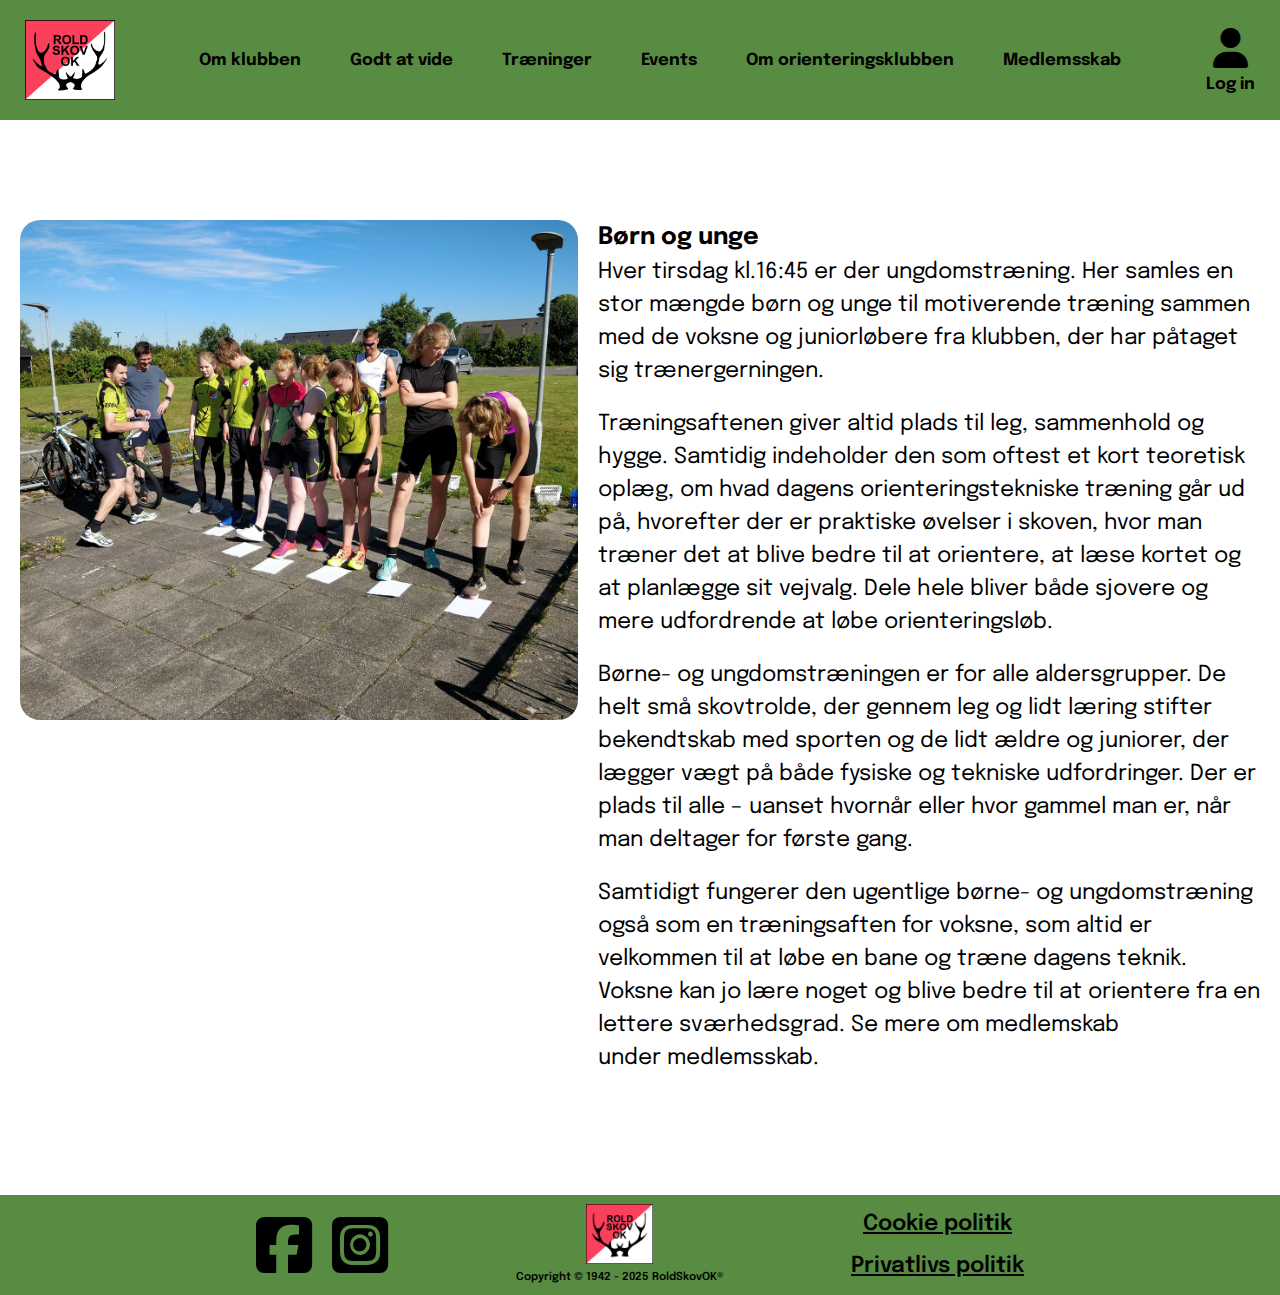
==== boernOgUnge.html @ 6e9bd848 "ændret "icon" til ikon i title" ====
<!DOCTYPE html>
<html lang="en">
  <head>
    <meta charset="UTF-8" />
    <meta name="viewport" content="width=device-width, initial-scale=1.0" />
    <title>Børn og unge | Rold Skov Orienteringsklub</title>
    <link rel="stylesheet" href="./assets/css/styles.css" />
    <link
      rel="stylesheet"
      href="https://cdnjs.cloudflare.com/ajax/libs/font-awesome/6.7.2/css/all.min.css"
      integrity="sha512-Evv84Mr4kqVGRNSgIGL/F/aIDqQb7xQ2vcrdIwxfjThSH8CSR7PBEakCr51Ck+w+/U6swU2Im1vVX0SVk9ABhg=="
      crossorigin="anonymous"
      referrerpolicy="no-referrer"
    />
    <meta
      name="description"
      content="RSOK er en orienteringsløbsklub med fokus på et stærkt fællesskab, hvor unge, såvel som ældre er velkomne! Vi har gode baner som alle kan bruge."
    />
  </head>
  <body>
    <header>
      <nav>
        <a href="index.html">
          <img
            src="./assets/images/RoldSkovOK Logo.png"
            alt="Logo af Rold Skov orienteringsklub"
          />
        </a>

        <!-- Taget fra denne Codepen: https://codepen.io/alvarotrigo/pen/yLzaPVJ  og justeret til vores layout-->

        <div class="hamburger-menu">
          <input id="menu__toggle" type="checkbox" />
          <label class="menu__btn" for="menu__toggle">
            <span></span>
          </label>

          <ul class="menu__box">
            <li><a class="menu__item" href="events.html">Events</a></li>
            <li><a class="menu__item" href="omKlubben.html">Om klubben</a></li>
            <li>
              <a class="menu__item" href="godtAtVide.html">Godt at vide</a>
            </li>
            <li><a class="menu__item" href="træninger.html">Træninger</a></li>
            <li>
              <a class="menu__item" href="omOrienteringsklubben.html"
                >Om orienteringsklubben</a
              >
            </li>
            <li>
              <a class="menu__item" href="medlemsskab.html">Medlemsskab</a>
            </li>
            <li><a class="menu__item" href="#">Log in</a></li>
          </ul>
        </div>
        <!-- Codepen ____________________________________________________________________ -->

        <ul class="desktopNavHover">
          <li><a href="omKlubben.html">Om klubben</a></li>
          <li><a href="godtAtVide.html">Godt at vide</a></li>
          <li><a href="træninger.html">Træninger</a></li>
          <li><a href="events.html">Events</a></li>
          <li>
            <a href="omOrienteringsklubben.html">Om orienteringsklubben</a>
          </li>
          <li><a href="medlemsskab.html">Medlemsskab</a></li>
        </ul>

        <div class="login">
          <a href="#"
            ><i class="fa-solid fa-user" title="Log in bruger ikon"></i
          ></a>
          <a href="#">Log in</a>
        </div>
      </nav>
    </header>

    <section class="gav4Sider">
      <img
        src="./assets/images/Ungdomshold Rold Skov Orienteringsklub.jpg"
        alt="Billede af en masse børn og unge der skal til at starte et orienteringsløb"
        title="Start på orienteringsløb med børn og unge"
      />

      <div class="content">
        <h2>Børn og unge</h2>
        <p>
          Hver tirsdag kl.16:45 er der ungdomstræning. Her samles en stor mængde
          børn og unge til motiverende træning sammen med de voksne og
          juniorløbere fra klubben, der har påtaget sig trænergerningen.
        </p>
        <p>
          Træningsaftenen giver altid plads til leg, sammenhold og hygge.
          Samtidig indeholder den som oftest et kort teoretisk oplæg, om hvad
          dagens orienteringstekniske træning går ud på, hvorefter der er
          praktiske øvelser i skoven, hvor man træner det at blive bedre til at
          orientere, at læse kortet og at planlægge sit vejvalg. Dele hele
          bliver både sjovere og mere udfordrende at løbe orienteringsløb.
        </p>
        <p>
          Børne- og ungdomstræningen er for alle aldersgrupper. De helt små
          skovtrolde, der gennem leg og lidt læring stifter bekendtskab med
          sporten og de lidt ældre og juniorer, der lægger vægt på både fysiske
          og tekniske udfordringer. Der er plads til alle – uanset hvornår eller
          hvor gammel man er, når man deltager for første gang.
        </p>
        <p>
          Samtidigt fungerer den ugentlige børne- og ungdomstræning også som en
          træningsaften for voksne, som altid er velkommen til at løbe en bane
          og træne dagens teknik. Voksne kan jo lære noget og blive bedre til at
          orientere fra en lettere sværhedsgrad. Se mere om medlemskab
          under medlemsskab.
        </p>
      </div>
    </section>

    <footer>
      <div class="footerWrapper">
        <div class="socialMedia">
          <a href="https://www.facebook.com/RoldSkovOK" target="_blank">
            <i class="fa-brands fa-square-facebook" title="Facebook logo"></i>
          </a>
          <a
            href="https://www.instagram.com/roldskovorienteringsklub/?hl=da"
            target="_blank"
          >
            <i class="fa-brands fa-square-instagram" title="Instagram logo"></i>
          </a>
        </div>

        <div class="footerLogo">
          <img
            src="./assets/images/RoldSkovOK Logo.png"
            alt="Logo af Rold Skov orienteringsklub"
            title="Rold Skov orienteringsklub's logo"
          />
          <p>Copyright © 1942 - 2025 RoldSkovOK®</p>
        </div>

        <div class="footerPolitik">
          <a href="#">Cookie politik</a>
          <a href="#">Privatlivs politik</a>
        </div>
      </div>
    </footer>
  </body>
</html>
---- assets/css/styles.css ----
/* TYPOGRAPHY */
/* ___________________________________ */
@import url("https://fonts.googleapis.com/css2?family=Epilogue:ital,wght@0,100..900;1,100..900&display=swap");

/* VARIABLES */
/* ___________________________________ */

:root {
  /* Farver */

  --deepForest: #2e4600;
  --fernLeaf: #588c42;
  --freshMint: #82b56d;
  --clearSky: #87ceeb;
  --paleStone: #f5f1e4;
  --cardBackground: #d9d9d9;

  /* Spacere */

  --mobileSmallSpacer: 1.25rem;
  --mobileSmallSpacer: 0.9375rem;
  --mobileLargeSpacer: 1.875rem;

  --desktopSmallSpacer: 1.25rem;
  --desktopSMSpacer: 2.25rem;
  --desktopMediumSpacer: 4.375rem;
  --dekstopLargeSpacer: 6.25rem;

  /* Font weight */

  --fw-regular: 400;
  --fw-medium: 500;
  --fw-semibold: 600;
  --fw-bold: 700;
}

/* GENERAL STYLING */
/* ___________________________________ */

* {
  box-sizing: border-box;
  margin: 0;
  padding: 0;
  font-family: "Epilogue", serif;
}

h1,
h2,
h3,
h4,
h5,
h6 {
  font-family: "Epilogue", serif;
  font-weight: var(--fw-bold);
  line-height: 150%;
}

p {
  font-family: "Epilogue", serif;
  font-weight: var(--fw-regular);
  line-height: 150%;
}

img {
  border-radius: 20px;
}

h1 {
  font-size: 3.125rem;
  font-weight: var(--fw-bold);
  text-align: center;
  padding-block: var(--desktopMediumSpacer);
}

/* ____________________________________________________________________________________________________________________________________________________________________ */
/* Her styles HEADER */

header {
  position: sticky;
  top: 0;
  overflow: hidden;
}

nav {
  display: flex;
  justify-content: space-between;
  align-items: center;
  height: 120px;
  padding: 1.5625rem;
  background-color: var(--fernLeaf);
}

nav a img {
  height: 80px;
}

nav img {
  display: block;
  border-radius: 0;
  height: 200px;
}

nav ul {
  display: flex;
  width: 75%;
  justify-content: space-between;
}

nav li {
  list-style-type: none;
}

nav a {
  color: black;
  text-decoration: none;
  font-weight: var(--fw-bold);
  font-size: clamp(0.8rem, 1.3vw, 1.375rem);
}

nav a:hover {
  text-decoration: underline var(--paleStone) 3px;
  text-underline-offset: 0.5rem;
}

.login {
  display: grid;
  place-items: center;
  gap: 0.5rem;
}

.login a {
  text-decoration: none;
}

nav i {
  font-size: 2.5rem;
}

/* _________________________________________________________________________________________________________________ */

/* TAGET FRA DENNE CODEPEN: https://codepen.io/alvarotrigo/pen/yLzaPVJ  og justeret til vores layout*/

#menu__toggle {
  opacity: 0;
}

#menu__toggle:checked + .menu__btn > span {
  transform: rotate(45deg);
}

#menu__toggle:checked + .menu__btn > span::before {
  top: 0;
  transform: rotate(0deg);
}

#menu__toggle:checked + .menu__btn > span::after {
  top: 0;
  transform: rotate(90deg);
}

#menu__toggle:checked ~ .menu__box {
  right: 0 !important;
}

.menu__btn {
  position: fixed;
  top: 40px;
  right: 25px;
  width: 40px;
  cursor: pointer;
  z-index: 1;
}

.menu__btn > span,
.menu__btn > span::before,
.menu__btn > span::after {
  display: block;
  position: absolute;
  width: 100%;
  height: 5px;
  background-color: #000000;
  transition-duration: 0.25s;
  border-radius: 10px;
}

.menu__btn > span::before {
  content: "";
  top: -12px;
}

.menu__btn > span::after {
  content: "";
  top: 12px;
}

.menu__box {
  display: block;
  position: fixed;
  top: 0;
  right: -100%;
  width: 300px;
  height: 100%;
  margin: 0;
  padding: 80px 0;
  list-style: none;
  background-color: #eceff1;
  box-shadow: 2px 2px 6px rgba(0, 0, 0, 0.4);
  transition-duration: 0.25s;
}

.menu__item {
  display: block;
  padding: 16px 24px;
  color: #333;
  font-family: "Roboto", sans-serif;
  font-size: 20px;
  font-weight: 600;
  text-decoration: none;
  transition-duration: 0.25s;
  box-shadow: 0 0 1px 0 rgba(0, 0, 0, 0.5);
}

.menu__item:hover {
  background-color: var(--freshMint);
}

/* HEADER DONE */
/* _________________________________________________________________________________________________________________________________________________________________________ */

/* ____________________________________________________________________________________________________________________________________________________________________ */
/* Her styles MAIN */


/* ____________________________________________________________________________________________________________________________________________ */
/* Børn og unge + RSOK'kerne + Hvad er O-kort + Kort og kompas ---- de 4 undersider*/

.gav4Sider {
  display: grid;
  grid-template-columns: 45% 1fr;
  gap: var(--desktopSmallSpacer);
  padding-inline: var(--desktopSmallSpacer);
  margin-block: var(--dekstopLargeSpacer);
}

.gav4Sider img {
  width: 100%;
  height: 500px;
  object-fit: cover;
}

.gav4Sider p {
  font-size: 1.375rem;
  padding-bottom: var(--desktopSmallSpacer);
}

.gav4Sider i {
  font-size: 2rem;
  padding-bottom: var(--desktopSmallSpacer);
  color: var(--deepForest);
}


/* Børn og unge+RSOK'kerne + Hvad er O-kort + Kort og kompas ---- de 4 undersider SLUT */
/*________________________________________________*/


/* _________________________________________________________________________________________________________________________________________ */
/* FORSIDE */

/* Hero */

main img {
  display: block;
  width: 100%;
  border-radius: 0;
}

/* Title / introtekst */

.intro h1 {
  padding: var(--desktopMediumSpacer);
  text-align: center;
  font-size: 3.75rem;
}

.intro p {
  padding-inline: 20%;
  font-size: 1.875rem;
  padding-bottom: var(--desktopMediumSpacer);
}

/* BIG CARD */

.bigCardSection {
  padding-inline: var(--dekstopLargeSpacer);
  display: grid;
  justify-content: space-between;
  grid-template-columns: 1fr 1fr;
  gap: var(--dekstopLargeSpacer);
  margin-bottom: 30px;
}

.bigCard {
  background-color: #f5f1e4;
  height: 700px;
  padding: 3rem;
  display: flex;
  flex-direction: column;
  justify-content: space-between;
  border-radius: 20px;
}

.bigCard h2 {
  font-size: clamp(2rem, 2.3vw, 2.5rem);
  text-align: center;
  padding-inline: 3.5rem;
}

.bigCard P {
  padding: var(--desktopSMSpacer) var(--desktopSMSpacer);
  font-size: clamp(1.125rem, 1.8vw, 2rem);
}

.bigCard a {
  width: 50%;
  margin: 0 auto;
  text-align: center;
  border-radius: 10px;
  padding-block: var(--desktopSmallSpacer);
  background-color: var(--freshMint);
  font-size: 1.125rem;
  text-decoration: none;
  color: black;
  font-weight: var(--fw-medium);
}

.bigCard a:hover {
  transition: ease 0.5s;
  transform: scale(1.05);
}

/* Kommende events */

.futureEvents {
  padding: var(--desktopSmallSpacer);
  margin-bottom: 50px;
}

.futureEvents h2 {
  text-align: center;
  padding-bottom: var(--desktopSMSpacer);
  font-size: 2.25rem;
}

/* Small cards */

.smallCardWrapper {
  display: flex;
  justify-content: space-between;
  padding-inline: var(--dekstopLargeSpacer);
}

.smallCard {
  width: 20%;
  height: 450px;
  background-color: var(--paleStone);
  border-radius: 20px;
  display: flex;
  flex-direction: column;
  justify-content: space-between;
  padding-bottom: 1rem;
}

.smallCard img {
  width: 100%;
  height: 50%;
  object-fit: cover;
  object-position: center top;
  border-radius: 20px 20px 0 0;
}

section .smallCard h3 {
  font-size: clamp(1.2rem, 1.8vw, 1.8rem);
  font-weight: var(--fw-semibold);
  text-align: center;
  padding-inline: 0.5rem;
}

.smallCard p {
  font-size: clamp(1rem, 1.5vw, 1.375rem);
  font-weight: var(--fw-medium);
  text-align: center;
  padding-inline: 0.5rem;
}

.smallCard a {
  display: block;
  text-align: center;
  padding-block: 1rem;
  width: 60%;
  margin: 0 auto;
  background-color: var(--freshMint);
  border-radius: 10px;
  text-decoration: none;
  color: black;
  font-weight: var(--fw-medium);
  font-size: clamp(0.8rem, 1.3vw, 1.125rem);
}

.smallCard a:hover {
  transition: ease 0.5s;
  transform: scale(1.05);
}

/* FORSIDE SLUT
_____________________________________________________________________________________________________________________________________________________ */




/* ______________________________________________________________________________________________________________________ */
/* OM KLUBBEN */

.omkMain {
  padding-inline: var(--desktopSmallSpacer);
}

.omkMain h2 {
  padding-bottom: var(--desktopSmallSpacer);
}

.omkIntro {
  display: grid;
  grid-template-columns: 50% 1fr;
  gap: var(--desktopSmallSpacer);
  padding-inline: var(--desktopSmallSpacer);
}

.omkIntro img {
  height: 75%;
  object-fit: cover;
  object-position: center;
  border-radius: 20px;
}

.omkIntro p {
  font-size: clamp(0.7rem, 1.4vw, 2rem);
}

.kontaktpersoner {
  margin-bottom: 7.5rem;
}

.employeeCardWrapper {
  display: flex;
  justify-content: space-between;
  grid-template-columns: 1fr 1fr 1fr;
  margin-bottom: 7.5rem;
}

.employeeCard {
  width: 20%;
  display: grid;
  gap: 1rem;
}

.employeeCard img {
  width: 80%;
  height: 200px;
  object-fit: cover;
  object-position: center;
}

.employeeCard h3 {
  font-size: 1.25rem;
}

.employeeCard p {
  font-size: 1.25rem;
}

.employeeCard i {
  font-size: 1.4rem;
}

.employeeCard a {
  color: black;
  font-size: 1rem;
}

.employeeCard img {
  border-radius: 20px;
  object-fit: center;
}

.phone i {
  color: var(--freshMint);
  padding-right: 0.5rem;
}

.mail i {
  color: var(--clearSky);
  padding-right: 0.5rem;
}

.bestyrelsesmedlemmer {
  margin-bottom: 7.5rem;
}

/* Om klubben slut */
/* __________________________________________________________________________________________________________________________________ */








/* ______________________________________________________________________________________________________________________________ */
/* Events */

/* Events slut */
/* _______________________________________________________________________________________________________________________________ */









/* _________________________________________________________________________________________________________________________________ */
/* Godt at vide */

/* Godt at vide slut */
/* __________________________________________________________________________________________________________________________________ */

/* _________________________________________________________________________________________________________________________________ */
/* Hvad er o kort */

/* hvad er o kort slut */
/* __________________________________________________________________________________________________________________________________ */

/* _________________________________________________________________________________________________________________________________ */
/* Kort og kompas */

/* Kort og kompas slut */
/* __________________________________________________________________________________________________________________________________ */

/* _________________________________________________________________________________________________________________________________ */
/* medlemsskab */

/* medlemsskab slut */
/* __________________________________________________________________________________________________________________________________ */

/* _________________________________________________________________________________________________________________________________ */
/* om orienteringsløb */

.omoMain {
  max-width: 100%;
}

#omoHeroImg {
  width: 100%;
  height: 60vh;
  border-radius: none;
  object-fit: cover;
  object-position: center center;
}

.omoMain h2 {
  text-align: center;
  margin-block: var(--desktopMediumSpacer);
}

.omoWidecard {
  width: 90%;
  height: 32rem;
  margin: 0 auto;
  margin-bottom: var(--dekstopLargeSpacer);
  background-color: #f5f1e4;
  border-radius: 20px;
  box-shadow: 0 0.25rem 0.5rem rgba(0, 0, 0, 0.1);
  display: flex;
  flex-direction: row;
}

#omoWidecardImg {
  max-width: 50vw;
  object-fit: cover;
  object-position: center center;
  border-radius: 20px;
}

.omoWidecard .omoWidecardContent {
  width: 100%;
  text-align: left;
  line-height: 1.8rem;
  padding-inline: var(--desktopSMSpacer);
}

.omoTekst {
  display: flex;
  align-items: center;
  height: 100%;
  width: 100%;
}

.omoCards {
  padding-bottom: var(--desktopMediumSpacer);
}

.omoCards h2 {
  text-align: left;
  padding-left: var(--dekstopLargeSpacer);
  margin-block: var(--desktopSmallSpacer);
}

.omoSmallCardWrapper {
  display: flex;
  justify-content: space-between;
  padding-inline: var(--dekstopLargeSpacer);
}

.omoSmallCard {
  width: 20%;
  height: 450px;
  background-color: var(--paleStone);
  border-radius: 20px;
  display: flex;
  flex-direction: column;
  justify-content: space-between;
  padding-bottom: 1rem;
}

.omoSmallCard img {
  width: 100%;
  height: 50%;
  object-fit: cover;
  object-position: center top;
  border-radius: 20px 20px 0 0;
}

section .omoSmallCard h3 {
  font-size: clamp(1.2rem, 1.8vw, 1.8rem);
  font-weight: var(--fw-semibold);
  text-align: center;
  padding-inline: 0.5rem;
}

.omoSmallCard p {
  font-size: clamp(1rem, 1.5vw, 1.375rem);
  font-weight: var(--fw-medium);
  text-align: center;
  padding-inline: 0.5rem;
}

.omoSmallCard a {
  display: block;
  text-align: center;
  padding-block: 1rem;
  width: 60%;
  margin: 0 auto;
  background-color: var(--freshMint);
  border-radius: 10px;
  text-decoration: none;
  color: black;
  font-weight: var(--fw-medium);
  font-size: clamp(0.8rem, 1.3vw, 1.125rem);
}

/* om orienteringsløb slut */
/* __________________________________________________________________________________________________________________________________ */






/* _________________________________________________________________________________________________________________________________ */
/* træninger */

.smallCardWrapper {
  display: flex;
  justify-content: space-between;
  padding-inline: var(--dekstopLargeSpacer);
}

.traH2 {
  text-align: center;
  padding-top: var(--desktopSmallSpacer);
}

.traCard {
  width: 29%;
  height: 25rem;
  background-color: white;
  border-radius: 20px;
  display: flex;
  flex-direction: column;
  justify-content: space-between;
  padding-top: var(--desktopSmallSpacer);
  padding-bottom: var(--desktopMediumSpacer);
}

.traCard img {
  width: 100%;
  height: 70%;
  object-fit: cover;
  object-position: center center;
  border-radius: 20px;
}

section .traCard h3 {
  font-size: clamp(1.2rem, 1.8vw, 1.8rem);
  font-weight: var(--fw-semibold);
  text-align: center;
  padding-inline: 0.5rem;
}

.traCard p {
  font-size: clamp(1rem, 1.5vw, 1.375rem);
  font-weight: var(--fw-medium);
  text-align: center;
  padding-inline: 0.5rem;
}

.traCard a {
  display: block;
  text-align: center;
  padding-block: 1rem;
  width: 60%;
  margin: 0 auto;
  background-color: var(--freshMint);
  border-radius: 10px;
  text-decoration: none;
  color: black;
  font-weight: var(--fw-medium);
  font-size: clamp(0.8rem, 1.3vw, 1.125rem);
}

.traMain {
  display: flex;
}

.traMain img {
  max-width: 50%;
  max-height: 37rem;
  margin-left: var(--dekstopLargeSpacer);
  margin-right: var(--desktopSmallSpacer);
  margin-bottom: var(--desktopMediumSpacer);
  border-radius: 20px;
  object-fit: cover;
  object-position: center center;
}

.traBody {
  max-width: 50%;
  padding-right: var(--dekstopLargeSpacer);
}

.traBody p {
  padding-bottom: 1rem;
}

/* træninger slut */
/* __________________________________________________________________________________________________________________________________ */

/* MAIN DONE */
/* _________________________________________________________________________________________________________________________________________________________________________ */

/* ____________________________________________________________________________________________________________________________________________________________________ */
/* Her styles FOOTER */

footer {
  height: 100px;
  background-color: var(--fernLeaf);
}

.footerWrapper {
  display: flex;
  justify-content: space-between;
  align-items: center;
  height: 100%;
  padding-inline: 20%;
}

.socialMedia {
  display: flex;
  justify-content: center;
  gap: var(--desktopSmallSpacer);
}

.socialMedia i {
  font-size: 4rem;
}

.socialMedia a {
  color: black;
}

.footerLogo {
  display: grid;
  place-items: center;
  align-items: center;
  gap: 0.3rem;
}

.footerLogo img {
  height: 60px;
  display: block;
  border-radius: 0;
}

.footerLogo p {
  font-size: 0.6875rem;
  padding: 0;
  font-weight: var(--fw-semibold);
}

.footerPolitik {
  display: grid;
  place-items: center;
  gap: var(--desktopSmallSpacer);
}

.footerPolitik a {
  color: black;
  font-size: 1.375rem;
  font-weight: var(--fw-semibold);
}

/* Footer slut 
____________________________________________________*/











/* _______________________________________________________________________________________________________________ */
/* MEDIA QUERRIES */

@media screen and (max-width: 1279px) {
  /* Nav */

  nav {
    height: 80px;
  }

  nav a img {
    height: 60px;
  }

  nav i {
    font-size: 2rem;
  }

  /* Intro sektion */

  .intro p {
    padding: var(--mobileSmallSpacer);
    font-size: 1rem;
  }

  /* BIG CARD */

  .bigCard {
    height: 300px;
    padding: var(--desktopSMSpacer);
  }

  .bigCard h2 {
    padding: 0;
    font-size: 1.125rem;
  }

  .bigCard p {
    padding: 0;
    font-size: 1rem;
  }

  .bigCard a {
    padding-block: 0.8rem;
    font-size: 0.7rem;
  }

  /* Small cards */

  .smallCard {
    width: 25%;
  }

  /* Footer */

  .footerWrapper {
    padding-inline: 10%;
  }


  .gav4Sider{
    grid-template-columns: 1fr;
    margin-block: var(--desktopMediumSpacer);
  }




}

@media screen and (max-width: 900px) {
  /* NAV */

  nav ul {
    display: none;
  }

  .login {
    display: none;
  }

  nav a:hover {
    text-decoration: none;
  }





  /* Intro text */

  .intro h1 {
    font-size: 2rem;
    padding-block: var(--mobileLargeSpacer);
  }

  .intro p {
    padding-block: 0 var(--mobileLargeSpacer);
  }

  /* Big card */

  .bigCard {
    padding: var(--mobileLargeSpacer);
    gap: 1rem;
  }

  .bigCardSection {
    grid-template-columns: 1fr;
    padding-top: 0;
  }





  /* Small card */

  .smallCardWrapper {
    flex-direction: column;
    gap: var(--mobileLargeSpacer);
  }

  .smallCard {
    width: 100%;
    gap: 0;
  }

  section .smallCard h3 {
    font-size: clamp(1.2rem, 4vw, 2rem);
  }

  .smallCard p {
    font-size: clamp(1rem, 4vw, 1.375rem);
    font-weight: var(--fw-medium);
    text-align: center;
    padding-inline: 0.5rem;
  }

  .smallCard a {
    font-size: clamp(1rem, 3vw, 1.2rem);
  }





  /* Footer */

  footer {
    height: 80px;
  }

  .footerWrapper {
    padding-inline: 5%;
  }

  .socialMedia {
    gap: 2rem;
  }

  .socialMedia i {
    font-size: 2rem;
  }

  .footerLogo {
    gap: 0.2rem;
  }

  .footerLogo img {
    height: 40px;
  }

  .footerLogo p {
    font-size: 0.5rem;
  }

  .footerPolitik a {
    font-size: 0.8rem;
  }




/* 4 undersider */


  .content h2 {
    font-size: clamp(1.2rem, 2vw, 1.6rem);
  }


  .gav4Sider {
    margin-top: var(--mobileLargeSpacer);


  }

  .gav4Sider img {
    height: 400px;
  }

  .gav4Sider p {
    font-size: clamp(1rem, 2vw, 1.4rem);
      padding-bottom: var(--desktopSmallSpacer);
    }




}

@media screen and (min-width: 900px) {
  nav .hamburger-menu {
    display: none;
  }
}
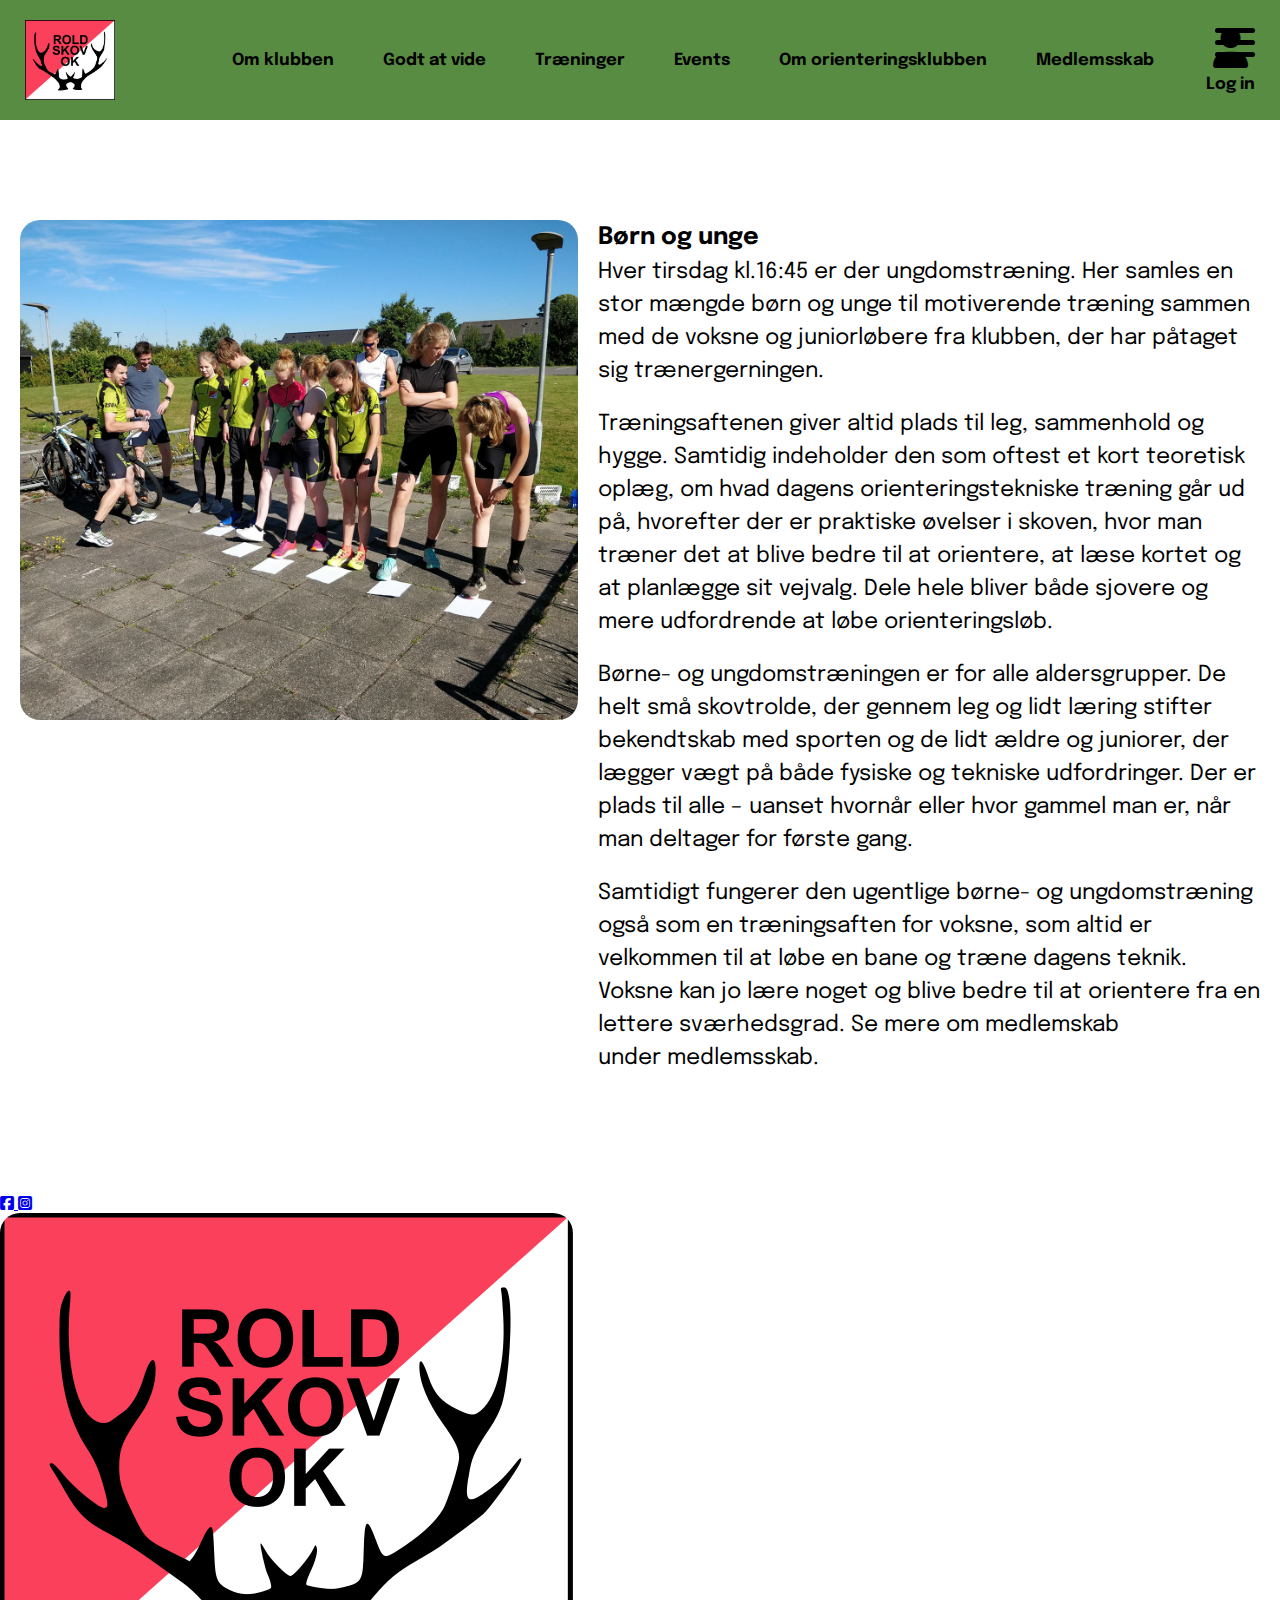
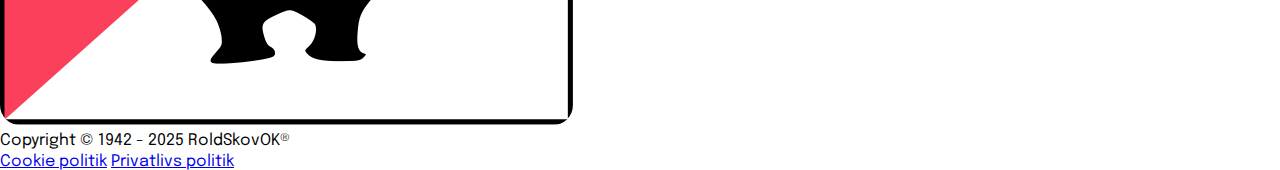
==== commit 68222d59: "Merge branch 'main' into medlemsskab" ====
--- a/assets/css/styles.css
+++ b/assets/css/styles.css
@@ -17,8 +17,9 @@
 
   /* Spacere */
 
-  --mobileSmallSpacer: 1.25rem;
+
   --mobileSmallSpacer: 0.9375rem;
+  --mobileMediumSpacer: 1.25rem;
   --mobileLargeSpacer: 1.875rem;
 
   --desktopSmallSpacer: 1.25rem;
@@ -231,6 +232,9 @@
 /* Her styles MAIN */
 
 
+
+
+
 /* ____________________________________________________________________________________________________________________________________________ */
 /* Børn og unge + RSOK'kerne + Hvad er O-kort + Kort og kompas ---- de 4 undersider*/
 
@@ -264,12 +268,13 @@
 /*________________________________________________*/
 
 
+
 /* _________________________________________________________________________________________________________________________________________ */
 /* FORSIDE */
 
 /* Hero */
 
-main img {
+.hero {
   display: block;
   width: 100%;
   border-radius: 0;
@@ -415,9 +420,6 @@
 /* FORSIDE SLUT
 _____________________________________________________________________________________________________________________________________________________ */
 
-
-
-
 /* ______________________________________________________________________________________________________________________ */
 /* OM KLUBBEN */
 
@@ -507,16 +509,42 @@
   margin-bottom: 7.5rem;
 }
 
+
+/* Tabel */
+
+
+td:nth-child(odd) {
+    padding-right: 3rem;
+}
+
+td {
+    border: 1px solid black;
+    font-size: 1.5rem;
+    padding: 1rem;
+    width: 50%;
+}
+
+td:nth-child(even) {
+    font-weight: bold;
+}
+
+table {
+    width: 80%;
+    margin:  0 auto var(--desktopMediumSpacer) auto;
+    border-collapse: collapse;
+}
+
+table a {
+    color: black;
+
+}
+
 /* Om klubben slut */
 /* __________________________________________________________________________________________________________________________________ */
 
 
 
 
-
-
-
-
 /* ______________________________________________________________________________________________________________________________ */
 /* Events */
 
@@ -527,30 +555,65 @@
 
 
 
-
-
-
-
 /* _________________________________________________________________________________________________________________________________ */
 /* Godt at vide */
 
 /* Godt at vide slut */
 /* __________________________________________________________________________________________________________________________________ */
 
-/* _________________________________________________________________________________________________________________________________ */
-/* Hvad er o kort */
-
-/* hvad er o kort slut */
-/* __________________________________________________________________________________________________________________________________ */
-
-/* _________________________________________________________________________________________________________________________________ */
-/* Kort og kompas */
-
-/* Kort og kompas slut */
-/* __________________________________________________________________________________________________________________________________ */
+
+
+
+
+
+
+
+
+
+
+
+
+
+
 
 /* _________________________________________________________________________________________________________________________________ */
 /* medlemsskab */
+.konArt {
+  display: flex;
+  justify-content: center;
+  align-items: center;
+}
+
+
+article h2 {
+  margin-top: 0;
+  margin-bottom: 20px;
+  text-align: center;
+  padding-block: var(--desktopSmallSpacer);
+}
+
+table {
+  border-collapse: collapse;
+  width: 70%;
+  margin: 50px auto;
+  text-align: center;
+}
+
+td {
+  border: 1px solid black;
+  padding: 24px;
+}
+
+.konArt p {
+  text-align: left;
+  margin-inline: 20rem;
+  line-height: 150%;
+  padding-bottom: var(--desktopSmallSpacer);
+}
+
+.konArt p:nth-last-of-type(1) {
+  padding-bottom: 7.6rem;
+}
 
 /* medlemsskab slut */
 /* __________________________________________________________________________________________________________________________________ */
@@ -572,13 +635,17 @@
 
 .omoMain h2 {
   text-align: center;
+  margin-block: var(--desktopSmallSpacer);
   margin-block: var(--desktopMediumSpacer);
+
 }
 
 .omoWidecard {
   width: 90%;
   height: 32rem;
   margin: 0 auto;
+  background-color: #f5f1e4;
+  border-radius: 0.625rem;
   margin-bottom: var(--dekstopLargeSpacer);
   background-color: #f5f1e4;
   border-radius: 20px;
@@ -601,6 +668,8 @@
   padding-inline: var(--desktopSMSpacer);
 }
 
+
+.test {
 .omoTekst {
   display: flex;
   align-items: center;
@@ -649,6 +718,7 @@
   text-align: center;
   padding-inline: 0.5rem;
 }
+
 
 .omoSmallCard p {
   font-size: clamp(1rem, 1.5vw, 1.375rem);
@@ -674,11 +744,9 @@
 /* om orienteringsløb slut */
 /* __________________________________________________________________________________________________________________________________ */
 
-
-
-
-
-
+  
+  
+  
 /* _________________________________________________________________________________________________________________________________ */
 /* træninger */
 
@@ -768,6 +836,9 @@
 /* træninger slut */
 /* __________________________________________________________________________________________________________________________________ */
 
+  
+  
+  
 /* MAIN DONE */
 /* _________________________________________________________________________________________________________________________________________________________________________ */
 
@@ -832,6 +903,8 @@
   font-weight: var(--fw-semibold);
 }
 
+
+
 /* Footer slut 
 ____________________________________________________*/
 
@@ -845,10 +918,16 @@
 
 
 
+
 /* _______________________________________________________________________________________________________________ */
 /* MEDIA QUERRIES */
 
 @media screen and (max-width: 1279px) {
+  
+  
+ /* Forside
+  ____________________________________________ */
+  
   /* Nav */
 
   nav {
@@ -862,7 +941,14 @@
   nav i {
     font-size: 2rem;
   }
-
+  
+    nav i {
+    font-size: 2rem;
+  }
+
+
+  
+  
   /* Intro sektion */
 
   .intro p {
@@ -880,6 +966,19 @@
   .bigCard h2 {
     padding: 0;
     font-size: 1.125rem;
+
+
+
+  /* BIG CARD */
+
+  .bigCard {
+    height: 300px;
+    padding: var(--desktopSMSpacer);
+  }
+
+  .bigCard h2 {
+    padding: 0;
+    font-size: 1.125rem;
   }
 
   .bigCard p {
@@ -891,31 +990,65 @@
     padding-block: 0.8rem;
     font-size: 0.7rem;
   }
+    
+  .bigCard p {
+    padding: 0;
+    font-size: 1rem;
+  }
+
+  .bigCard a {
+    padding-block: 0.8rem;
+    font-size: 0.7rem;
+  }
+    
+    
 
   /* Small cards */
 
   .smallCard {
     width: 25%;
   }
-
+    
+    
   /* Footer */
+  
 
   .footerWrapper {
     padding-inline: 10%;
   }
-
-
+    
+  /* Forside slut
+  ____________________________________________ */
+
+    
+    
+    
+   /* GAV 4 undersider 
+    ______________________________________________________*/ 
+     
   .gav4Sider{
     grid-template-columns: 1fr;
     margin-block: var(--desktopMediumSpacer);
   }
-
-
-
-
-}
+    
+   /* GAV 4 undersider slut 
+    ______________________________________________________*/ 
+}
+
+  
+
+
+
+
+
+
 
 @media screen and (max-width: 900px) {
+  
+   /* Forside
+  ____________________________________________ */
+  
+  
   /* NAV */
 
   nav ul {
@@ -930,10 +1063,12 @@
     text-decoration: none;
   }
 
-
-
-
-
+  nav a:hover {
+    text-decoration: none;
+  }
+
+  
+  
   /* Intro text */
 
   .intro h1 {
@@ -944,7 +1079,9 @@
   .intro p {
     padding-block: 0 var(--mobileLargeSpacer);
   }
-
+  
+
+  
   /* Big card */
 
   .bigCard {
@@ -956,10 +1093,8 @@
     grid-template-columns: 1fr;
     padding-top: 0;
   }
-
-
-
-
+  
+   
 
   /* Small card */
 
@@ -971,9 +1106,8 @@
   .smallCard {
     width: 100%;
     gap: 0;
-  }
-
-  section .smallCard h3 {
+   
+   section .smallCard h3 {
     font-size: clamp(1.2rem, 4vw, 2rem);
   }
 
@@ -987,10 +1121,9 @@
   .smallCard a {
     font-size: clamp(1rem, 3vw, 1.2rem);
   }
-
-
-
-
+    
+
+    
 
   /* Footer */
 
@@ -1026,41 +1159,69 @@
     font-size: 0.8rem;
   }
 
-
-
-
-/* 4 undersider */
-
-
-  .content h2 {
-    font-size: clamp(1.2rem, 2vw, 1.6rem);
-  }
-
-
-  .gav4Sider {
-    margin-top: var(--mobileLargeSpacer);
-
-
-  }
-
-  .gav4Sider img {
-    height: 400px;
-  }
-
-  .gav4Sider p {
-    font-size: clamp(1rem, 2vw, 1.4rem);
-      padding-bottom: var(--desktopSmallSpacer);
+  
+ 
+    /* Forside slut
+  ____________________________________________ */
+  
+  
+  
+  
+  
+  /* Medlemsskab 
+  ____________________________________________*/
+  
+    .konArt h2{
+        font-size: 2rem;
+        margin: 0;
     }
 
-
-
-
-}
+    .konArt table{
+        max-width: 90%;
+        font-size: 1rem;
+        margin-top: 0;
+    }
+
+    .konArt p{
+        max-width: 100%;
+        margin-inline: var(--mobileLargeSpacer);
+        font-size: 1rem;
+    }
+  
+    /* Medlemsskab slut
+  ____________________________________________*/
+  }
+  
 
 @media screen and (min-width: 900px) {
   nav .hamburger-menu {
     display: none;
   }
 }
-
-
+  
+  
+
+@media screen and (max-width: 400px){
+    
+    .konArt p:nth-last-of-type(1){
+        padding-bottom: var(--mobileLargeSpacer);
+    }
+    
+
+
+
+
+
+
+
+
+
+
+
+
+
+
+
+
+
+
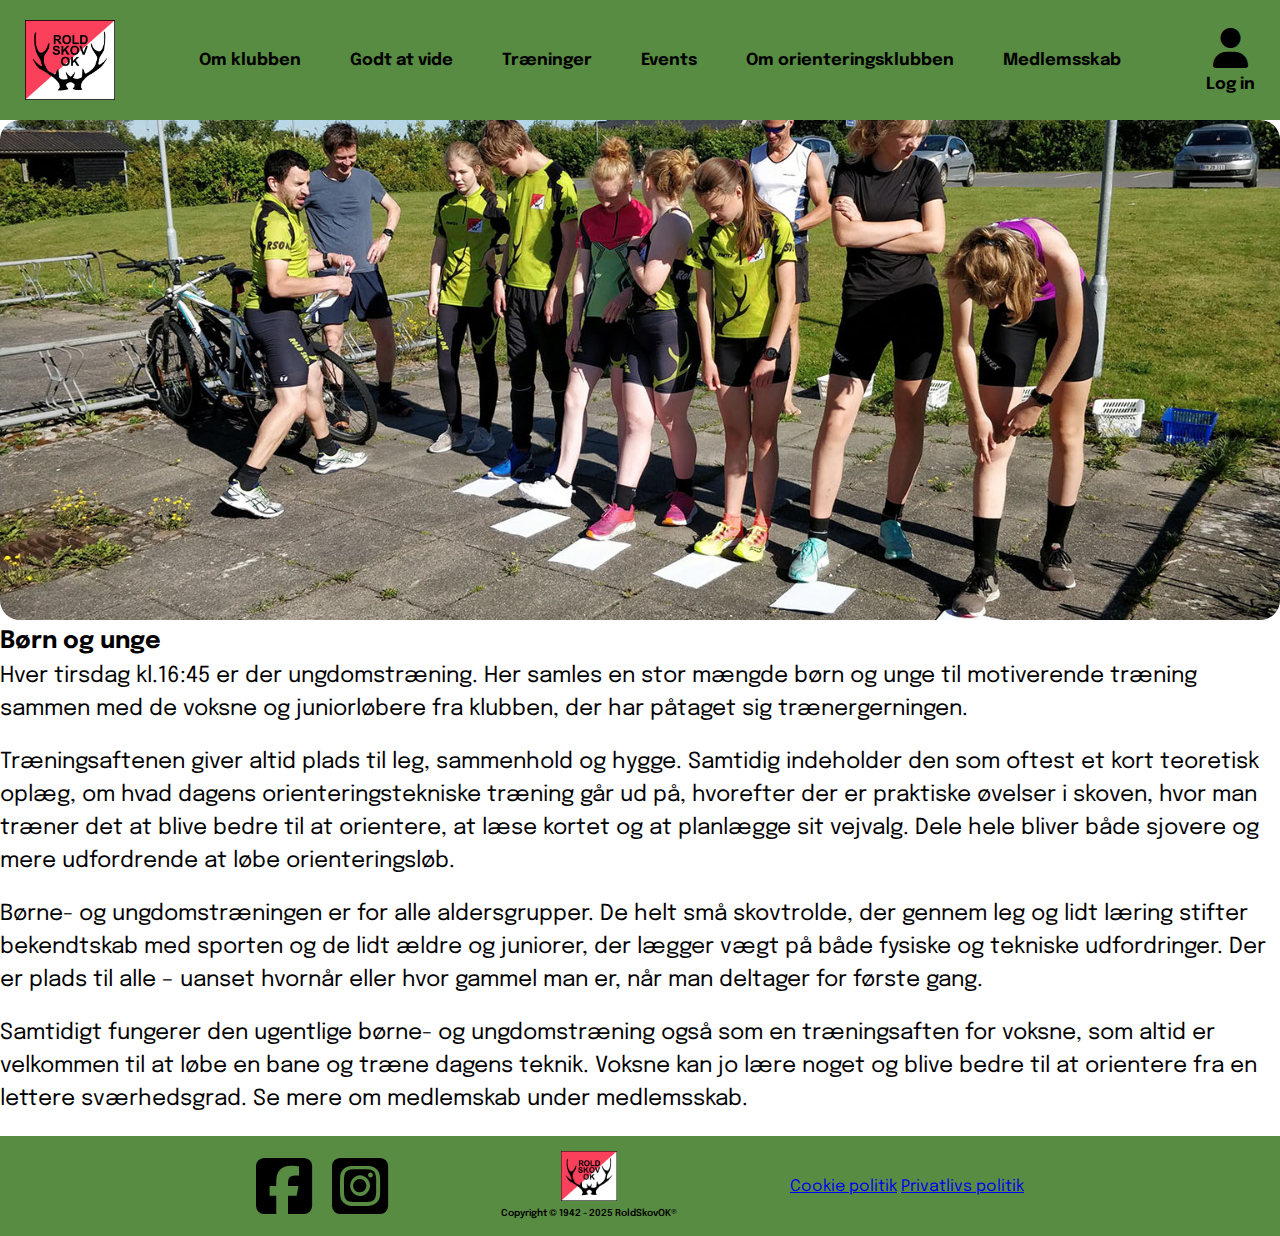
==== commit e022f2c3: "Merge branch 'Godt-at-vide-4-cards'" ====
--- a/boernOgUnge.html
+++ b/boernOgUnge.html
@@ -14,7 +14,7 @@
     />
     <meta
       name="description"
-      content="RSOK er en orienteringsløbsklub med fokus på et stærkt fællesskab, hvor unge, såvel som ældre er velkomne! Vi har gode baner som alle kan bruge."
+      content="Børn og unges træninger afholdes hver tirsdag kl 16:45 i Rold skov orienteringsklub."
     />
   </head>
   <body>
--- a/assets/css/styles.css
+++ b/assets/css/styles.css
@@ -17,9 +17,8 @@
 
   /* Spacere */
 
-
+  --mobileSmallSpacer: 1.25rem;
   --mobileSmallSpacer: 0.9375rem;
-  --mobileMediumSpacer: 1.25rem;
   --mobileLargeSpacer: 1.875rem;
 
   --desktopSmallSpacer: 1.25rem;
@@ -231,53 +230,16 @@
 /* ____________________________________________________________________________________________________________________________________________________________________ */
 /* Her styles MAIN */
 
-
-
-
-
-/* ____________________________________________________________________________________________________________________________________________ */
-/* Børn og unge + RSOK'kerne + Hvad er O-kort + Kort og kompas ---- de 4 undersider*/
-
-.gav4Sider {
-  display: grid;
-  grid-template-columns: 45% 1fr;
-  gap: var(--desktopSmallSpacer);
-  padding-inline: var(--desktopSmallSpacer);
-  margin-block: var(--dekstopLargeSpacer);
-}
-
-.gav4Sider img {
-  width: 100%;
-  height: 500px;
-  object-fit: cover;
-}
-
-.gav4Sider p {
-  font-size: 1.375rem;
-  padding-bottom: var(--desktopSmallSpacer);
-}
-
-.gav4Sider i {
-  font-size: 2rem;
-  padding-bottom: var(--desktopSmallSpacer);
-  color: var(--deepForest);
-}
-
-
-/* Børn og unge+RSOK'kerne + Hvad er O-kort + Kort og kompas ---- de 4 undersider SLUT */
-/*________________________________________________*/
-
-
-
 /* _________________________________________________________________________________________________________________________________________ */
 /* FORSIDE */
 
 /* Hero */
 
 .hero {
-  display: block;
-  width: 100%;
-  border-radius: 0;
+    display: block;
+    width: 100%;
+    border-radius: 0;
+
 }
 
 /* Title / introtekst */
@@ -297,12 +259,12 @@
 /* BIG CARD */
 
 .bigCardSection {
-  padding-inline: var(--dekstopLargeSpacer);
-  display: grid;
-  justify-content: space-between;
-  grid-template-columns: 1fr 1fr;
-  gap: var(--dekstopLargeSpacer);
-  margin-bottom: 30px;
+    padding-inline: var(--dekstopLargeSpacer);
+    display: grid;
+    justify-content: space-between;
+    grid-template-columns: 1fr 1fr;
+    gap: var(--dekstopLargeSpacer);
+    margin-bottom: var(--desktopMediumSpacer);
 }
 
 .bigCard {
@@ -347,8 +309,8 @@
 /* Kommende events */
 
 .futureEvents {
-  padding: var(--desktopSmallSpacer);
-  margin-bottom: 50px;
+    padding-block: var(--desktopSmallSpacer);
+    margin-bottom: 50px;
 }
 
 .futureEvents h2 {
@@ -385,17 +347,19 @@
 }
 
 section .smallCard h3 {
-  font-size: clamp(1.2rem, 1.8vw, 1.8rem);
-  font-weight: var(--fw-semibold);
-  text-align: center;
-  padding-inline: 0.5rem;
+    font-size: clamp(1.2rem, 1.3vw, 1.6rem);
+    font-weight: var(--fw-semibold);
+    text-align: center;
+    padding-inline: 0.5rem;
+
 }
 
 .smallCard p {
-  font-size: clamp(1rem, 1.5vw, 1.375rem);
-  font-weight: var(--fw-medium);
-  text-align: center;
-  padding-inline: 0.5rem;
+    font-size: clamp(1rem, 1.2vw, 1.2rem);
+    font-weight: var(--fw-medium);
+    text-align: center;
+    padding-inline: 0.5rem;
+
 }
 
 .smallCard a {
@@ -424,18 +388,28 @@
 /* OM KLUBBEN */
 
 .omkMain {
-  padding-inline: var(--desktopSmallSpacer);
+    padding-inline: var(--dekstopLargeSpacer);
 }
 
 .omkMain h2 {
-  padding-bottom: var(--desktopSmallSpacer);
+    font-size: 2rem;
+    padding-bottom: var(--desktopSMSpacer);
+    text-align: center;
+}
+
+.omkMain h3 {
+    padding-bottom: var(--desktopSmallSpacer);
+    font-size: 1.625rem;
+}
+
+.omkMain h4 {
+    font-size: 1.3rem;
 }
 
 .omkIntro {
-  display: grid;
-  grid-template-columns: 50% 1fr;
-  gap: var(--desktopSmallSpacer);
-  padding-inline: var(--desktopSmallSpacer);
+    display: grid;
+    grid-template-columns: 50% 1fr;
+    gap: var(--desktopSmallSpacer);
 }
 
 .omkIntro img {
@@ -446,7 +420,16 @@
 }
 
 .omkIntro p {
-  font-size: clamp(0.7rem, 1.4vw, 2rem);
+    font-size: clamp(0.85rem, 1.2vw, 2rem);
+    padding-right: 1rem;
+}
+
+.introText h4 {
+font-size: clamp(1rem, 1.2vw, 2rem);
+}
+
+#omkIntroH4{
+    padding-top: var(--mobileSmallSpacer);
 }
 
 .kontaktpersoner {
@@ -460,21 +443,31 @@
   margin-bottom: 7.5rem;
 }
 
+.mobileDisplay {
+    display: grid;
+    justify-content: space-between;
+}
+
 .employeeCard {
-  width: 20%;
-  display: grid;
-  gap: 1rem;
+    width: 300px;
+    display: grid;
+    gap: 0.5rem;
+}
+
+.employeeName {
+    padding-bottom: 1rem;
 }
 
 .employeeCard img {
-  width: 80%;
-  height: 200px;
-  object-fit: cover;
-  object-position: center;
+    width: 300px;
+    height: 200px;
+    object-fit: cover;
+    object-position: center;
 }
 
 .employeeCard h3 {
-  font-size: 1.25rem;
+    font-size: 1.25rem;
+    padding: 0;
 }
 
 .employeeCard p {
@@ -495,6 +488,10 @@
   object-fit: center;
 }
 
+.phone {
+    padding-bottom: 1rem;
+}
+
 .phone i {
   color: var(--freshMint);
   padding-right: 0.5rem;
@@ -508,6 +505,9 @@
 .bestyrelsesmedlemmer {
   margin-bottom: 7.5rem;
 }
+
+
+
 
 
 /* Tabel */
@@ -541,6 +541,45 @@
 
 /* Om klubben slut */
 /* __________________________________________________________________________________________________________________________________ */
+¨
+
+
+
+
+
+
+/* ____________________________________________________________________________________________________________________________________________ */
+/* Børn og unge + RSOK'kerne + Hvad er O-kort + Kort og kompas ---- de 4 undersider*/
+
+.gav4Sider {
+  display: grid;
+  grid-template-columns: 45% 1fr;
+  gap: var(--desktopSmallSpacer);
+  padding-inline: var(--desktopSmallSpacer);
+  margin-block: var(--dekstopLargeSpacer);
+}
+
+.gav4Sider img {
+  width: 100%;
+  height: 500px;
+  object-fit: cover;
+}
+
+.gav4Sider p {
+  font-size: 1.375rem;
+  padding-bottom: var(--desktopSmallSpacer);
+}
+
+.gav4Sider i {
+  font-size: 2rem;
+  padding-bottom: var(--desktopSmallSpacer);
+  color: var(--deepForest);
+}
+
+/* Børn og unge+RSOK'kerne + Hvad er O-kort + Kort og kompas ---- de 4 undersider SLUT */
+/*________________________________________________*/
+
+
 
 
 
@@ -548,25 +587,120 @@
 /* ______________________________________________________________________________________________________________________________ */
 /* Events */
 
+.eventHero {
+  width: 100%;
+  border-radius: 0;
+}
+
+.eventsArticle {
+  background-color: red;
+  display: flex;
+  margin-bottom: var(--dekstopLargeSpacer);
+}
+
+article img {
+  height: 300px;
+  width: 500px;
+  display: block;
+  object-fit: cover;
+  margin-right: var(--dekstopLargeSpacer);
+}
+
+.eventsArticle span p {
+  font-weight: bold;
+}
+
 /* Events slut */
 /* _______________________________________________________________________________________________________________________________ */
 
 
 
 
-
 /* _________________________________________________________________________________________________________________________________ */
 /* Godt at vide */
 
+.wideCards {
+  width: 100%;
+  align-items: center;
+  padding: var(--dekstopLargeSpacer);
+}
+.wideCard {
+  width: 90%;
+  margin: 0 auto var(--desktopMediumSpacer) auto;
+  height: 24.75rem;
+  background-color: #f5f1e4;
+  border-radius: 0.625rem;
+  box-shadow: 0 0.25rem 0.5rem rgba(0, 0, 0, 0.1);
+
+}
+
+.wideCard img{
+  border-radius: 20px 20px 0 0;
+
+}
+.wideCardImg1 {
+  width: 100%;
+  height: 50%;
+  object-fit: cover;
+  object-position: 100% 80%;
+}
+.wideCardImg2 {
+  width: 100%;
+  height: 50%;
+  object-fit: cover;
+  object-position: 100% 30%;
+}
+.wideCardImg3 {
+  width: 100%;
+  height: 50%;
+  object-fit: cover;
+  object-position: 100% 40%;
+}
+.wideCardImg4 {
+  width: 100%;
+  height: 50%;
+  object-fit: cover;
+  object-position: 100% 30%;
+}
+.wideCardImg5 {
+  width: 100%;
+  height: 50%;
+  object-fit: cover;
+  object-position: 100% 30%;
+}
+
+.wideCardContent {
+  text-align: center;
+  padding: 1rem;
+  height: 40%;
+}
+
+.wideCardTitle {
+  font-size: clamp(1.3rem,2vw,2rem);
+  color: #000000;
+  padding: 1.5rem;
+}
+
+.wideCard a {
+  width: 50%;
+  margin: 0 auto;
+  padding-block: 1rem;
+  display: block;
+  color: black;
+  text-decoration: none;
+  background-color: var(--freshMint);
+  border-radius: 20px;
+  font-size: clamp(0.8rem,1.2vw,1.2rem);
+  font-weight: var(--fw-medium);
+}
+
+.wideCard a:hover {
+  transition: ease 0.3s;
+  transform: scale(1.05);
+}
+
 /* Godt at vide slut */
 /* __________________________________________________________________________________________________________________________________ */
-
-
-
-
-
-
-
 
 
 
@@ -584,7 +718,6 @@
   align-items: center;
 }
 
-
 article h2 {
   margin-top: 0;
   margin-bottom: 20px;
@@ -636,8 +769,6 @@
 .omoMain h2 {
   text-align: center;
   margin-block: var(--desktopSmallSpacer);
-  margin-block: var(--desktopMediumSpacer);
-
 }
 
 .omoWidecard {
@@ -646,9 +777,6 @@
   margin: 0 auto;
   background-color: #f5f1e4;
   border-radius: 0.625rem;
-  margin-bottom: var(--dekstopLargeSpacer);
-  background-color: #f5f1e4;
-  border-radius: 20px;
   box-shadow: 0 0.25rem 0.5rem rgba(0, 0, 0, 0.1);
   display: flex;
   flex-direction: row;
@@ -668,85 +796,21 @@
   padding-inline: var(--desktopSMSpacer);
 }
 
-
 .test {
-.omoTekst {
   display: flex;
   align-items: center;
   height: 100%;
   width: 100%;
 }
 
-.omoCards {
-  padding-bottom: var(--desktopMediumSpacer);
-}
-
-.omoCards h2 {
-  text-align: left;
-  padding-left: var(--dekstopLargeSpacer);
-  margin-block: var(--desktopSmallSpacer);
-}
-
-.omoSmallCardWrapper {
-  display: flex;
-  justify-content: space-between;
-  padding-inline: var(--dekstopLargeSpacer);
-}
-
-.omoSmallCard {
-  width: 20%;
-  height: 450px;
-  background-color: var(--paleStone);
-  border-radius: 20px;
-  display: flex;
-  flex-direction: column;
-  justify-content: space-between;
-  padding-bottom: 1rem;
-}
-
-.omoSmallCard img {
-  width: 100%;
-  height: 50%;
-  object-fit: cover;
-  object-position: center top;
-  border-radius: 20px 20px 0 0;
-}
-
-section .omoSmallCard h3 {
-  font-size: clamp(1.2rem, 1.8vw, 1.8rem);
-  font-weight: var(--fw-semibold);
-  text-align: center;
-  padding-inline: 0.5rem;
-}
-
-
-.omoSmallCard p {
-  font-size: clamp(1rem, 1.5vw, 1.375rem);
-  font-weight: var(--fw-medium);
-  text-align: center;
-  padding-inline: 0.5rem;
-}
-
-.omoSmallCard a {
-  display: block;
-  text-align: center;
-  padding-block: 1rem;
-  width: 60%;
-  margin: 0 auto;
-  background-color: var(--freshMint);
-  border-radius: 10px;
-  text-decoration: none;
-  color: black;
-  font-weight: var(--fw-medium);
-  font-size: clamp(0.8rem, 1.3vw, 1.125rem);
-}
-
 /* om orienteringsløb slut */
 /* __________________________________________________________________________________________________________________________________ */
 
-  
-  
-  
+
+
+
+
+
 /* _________________________________________________________________________________________________________________________________ */
 /* træninger */
 
@@ -836,9 +900,6 @@
 /* træninger slut */
 /* __________________________________________________________________________________________________________________________________ */
 
-  
-  
-  
 /* MAIN DONE */
 /* _________________________________________________________________________________________________________________________________________________________________________ */
 
@@ -851,11 +912,13 @@
 }
 
 .footerWrapper {
-  display: flex;
-  justify-content: space-between;
-  align-items: center;
-  height: 100%;
-  padding-inline: 20%;
+    display: flex;
+    justify-content: space-between;
+    align-items: center;
+    height: 100%;
+    padding: 10px 20%;
+    background-color: var(--fernLeaf);
+
 }
 
 .socialMedia {
@@ -880,41 +943,16 @@
 }
 
 .footerLogo img {
-  height: 60px;
-  display: block;
-  border-radius: 0;
+    height: 50px;
+    display: block;
+    border-radius: 0;
 }
 
 .footerLogo p {
-  font-size: 0.6875rem;
-  padding: 0;
-  font-weight: var(--fw-semibold);
-}
-
-.footerPolitik {
-  display: grid;
-  place-items: center;
-  gap: var(--desktopSmallSpacer);
-}
-
-.footerPolitik a {
-  color: black;
-  font-size: 1.375rem;
-  font-weight: var(--fw-semibold);
-}
-
-
-
-/* Footer slut 
-____________________________________________________*/
-
-
-
-
-
-
-
-
+    font-size: 0.6rem;
+    padding: 0;
+    font-weight: var(--fw-semibold);
+}
 
 
 
@@ -922,33 +960,40 @@
 /* _______________________________________________________________________________________________________________ */
 /* MEDIA QUERRIES */
 
+@media screen and (max-width: 1359px) {
+  .events {
+    padding: var(--desktopSmallSpacer);
+  }
+
+  .eventsArticle img {
+    margin-right: var(--desktopMediumSpacer);
+  }
+
+  .eventsArticle td {
+    padding-bottom: 1.2rem;
+  }
+}
+/* ____________________________________________________________________________________________________________________________________ */
+
+
+
+
+
+
+
 @media screen and (max-width: 1279px) {
-  
-  
- /* Forside
-  ____________________________________________ */
-  
+  /* ______________________________________________________________________________________________________________________________ */
+  /* FORSIDE */
+
+
   /* Nav */
 
   nav {
     height: 80px;
   }
 
-  nav a img {
-    height: 60px;
-  }
-
-  nav i {
-    font-size: 2rem;
-  }
-  
-    nav i {
-    font-size: 2rem;
-  }
-
-
-  
-  
+
+
   /* Intro sektion */
 
   .intro p {
@@ -956,272 +1001,546 @@
     font-size: 1rem;
   }
 
-  /* BIG CARD */
-
-  .bigCard {
-    height: 300px;
-    padding: var(--desktopSMSpacer);
-  }
-
-  .bigCard h2 {
-    padding: 0;
-    font-size: 1.125rem;
-
-
-
-  /* BIG CARD */
-
-  .bigCard {
-    height: 300px;
-    padding: var(--desktopSMSpacer);
-  }
-
-  .bigCard h2 {
-    padding: 0;
-    font-size: 1.125rem;
-  }
-
-  .bigCard p {
-    padding: 0;
-    font-size: 1rem;
-  }
-
-  .bigCard a {
-    padding-block: 0.8rem;
-    font-size: 0.7rem;
-  }
-    
-  .bigCard p {
-    padding: 0;
-    font-size: 1rem;
-  }
-
-  .bigCard a {
-    padding-block: 0.8rem;
-    font-size: 0.7rem;
-  }
-    
-    
-
-  /* Small cards */
-
-  .smallCard {
-    width: 25%;
-  }
-    
-    
-  /* Footer */
-  
-
-  .footerWrapper {
-    padding-inline: 10%;
-  }
-    
-  /* Forside slut
-  ____________________________________________ */
-
-    
-    
-    
-   /* GAV 4 undersider 
-    ______________________________________________________*/ 
-     
-  .gav4Sider{
+
+
+ /* BIG CARD */
+    
+.bigCardSection {
+ padding-inline: var(--desktopSmallSpacer);
+ }
+    
+.bigCard {
+ height: 330px;
+ padding: var(--desktopSMSpacer);
+}
+    
+ .bigCard h2 {
+ padding: 0;
+ font-size: 1.125rem;
+ }
+    
+.bigCard p {
+ padding: 0;
+ font-size: 1rem;
+}
+    
+.bigCard a {
+ padding-block: 0.8rem;
+ font-size: 0.7rem;
+}
+
+
+
+/* Small cards */
+    
+.smallCardWrapper {
+ padding-inline: var(--mobileSmallSpacer);
+}
+    
+.smallCard {
+ width: 25%;
+}
+
+
+
+/* Footer */
+
+.footerWrapper {
+ padding-inline: 10%;
+}
+
+/* Forside SLUT
+____________________________________________________________________________________________________________ */
+
+
+
+
+
+  /* ________________________________________________________________________________________________________ */
+    /* Om orienteringsklub intro */
+
+    .omkMain {
+        padding-inline: var(--desktopSmallSpacer);
+    }
+
+    .employeeCard {
+        width: 220px;
+    }
+
+    .employeeCard img {
+        width: 220px;
+        height: 150px;
+    }
+
+    .omkMain h1 {
+        padding-block: var(--mobileLargeSpacer);
+    }
+
+/* Om orienteringskluv SLUT
+_________________________________________________________________________________________________________________ */
+
+/* ___________________________________________________________________________________________________
+Træninger */
+.traMain img {
+  max-height: 42rem;
+}
+
+/* Træninger SLUT
+______________________________________________________________________________________________________ */
+
+
+/* ________________________________________________________________________________________________ */
+/* 4 undersider */
+
+  .gav4Sider {
     grid-template-columns: 1fr;
     margin-block: var(--desktopMediumSpacer);
   }
-    
-   /* GAV 4 undersider slut 
-    ______________________________________________________*/ 
-}
-
-  
-
-
-
+
+/* 4 undersider */
+/* ______________________________________________________________________________________________________________ */
+}
 
 
 
 
 @media screen and (max-width: 900px) {
-  
-   /* Forside
-  ____________________________________________ */
-  
-  
+
+  /* _____________________________________________________________________________________________________________ */
+  /* Forside */
+
   /* NAV */
 
   nav ul {
     display: none;
   }
-
-  .login {
-    display: none;
-  }
+/* _______________________________________________________________________________________________________________ */
+/* MEDIA QUERRIES */
+
+
+
 
   nav a:hover {
     text-decoration: none;
   }
 
-  nav a:hover {
-    text-decoration: none;
+
+
+
+    /* Intro text */
+
+.omkMain h1 {
+ font-size: clamp(1.5rem, 5vw, 2.5rem);
+ padding-block: var(--mobileLargeSpacer);
+}
+
+.omkIntro p {
+ padding-block: 0 var(--mobileLargeSpacer);
+ font-size: clamp(1rem, 2vw, 1.2rem);
+}
+
+.introText h4 {
+  padding-left: var(--mobileLargeSpacer);
+}
+
+
+
+
+    /* Big card */
+
+.bigCard {
+ padding: var(--mobileLargeSpacer);
+ gap: 1rem;
+}
+
+.bigCardSection {
+ grid-template-columns: 1fr;
+ padding-top: 0;
+}
+
+
+
+
+    /* Small card */
+
+.smallCardWrapper {
+ flex-direction: column;
+ gap: var(--mobileLargeSpacer);
+}
+
+.smallCard {
+ width: 100%;
+ gap: 0;
+}
+
+section .smallCard h3 {
+  font-size: clamp(1.2rem, 4vw, 2rem);
+ }
+
+.smallCard p {
+ font-size: clamp(1rem, 4vw, 1.375rem);
+ font-weight: var(--fw-medium);
+ text-align: center;
+ padding-inline: 0.5rem;
+
+}
+
+.smallCard a {
+ font-size: clamp(1rem, 3vw, 1.2rem);
+}
+
+
+    
+    /* Footer */
+      
+footer {
+ height: 80px;
+}
+      
+.footerWrapper {
+  padding-inline: 5%;
+}
+      
+.socialMedia {
+  gap: 2rem;
+}
+      
+.socialMedia i {
+  font-size: 2rem;
+}
+      
+.footerLogo {
+  gap: 0.2rem;
+}
+      
+.footerLogo img {
+  height: 40px;
+}
+      
+.footerLogo p {
+  font-size: 0.5rem;
+}
+      
+.footerPolitik a {
+  font-size: 0.8rem;
+}
+
+/* FORSIDE SLUT
+_____________________________________________________________________________________ */
+
+
+
+
+
+    /* Om klubben
+    ______________________________________________________________ */
+
+    .omkMain {
+        padding: 0;
+    }
+
+    .omkIntro {
+        display: block;
+    }
+
+    .omkMain h1 {
+        padding-block: var(--mobileLargeSpacer);
+    }
+
+    .omkMain h2 {
+   padding-block: var(--mobileLargeSpacer);
+   font-size: clamp(1.2rem, 4.5vw, 2rem);
+   padding-bottom: var(--desktopSMSpacer);
+   text-align: center;
   }
-
+                
+
+    .omkMain img {
+        border-radius: 0;
+        padding-bottom: var(--mobileLargeSpacer);
+    }
+
+    .omkMain p{
+        padding-inline: var(--mobileLargeSpacer);
+    }
+
+    .employeeCardWrapper {
+        display: block;
+        padding-left:var(--mobileLargeSpacer) ;
+        margin: 0;
+    }
+
+    .kontaktpersoner {
+        margin-bottom: var(--mobileLargeSpacer);
+    }
+
+    .bestyrelsesmedlemmer {
+        margin-bottom: var(--mobileLargeSpacer);
+    }
+
+    .employeeCard {
+        width: 100%;
+        display: flex;
+        padding: 0 0 var(--mobileLargeSpacer) 0;
+    }
+
+    .employeeCard img {
+        width: 30%;
+        height: 150px;
+        padding: 0;
+        margin-right: var(--mobileSmallSpacer);
+        border-radius: 20px;
+    }
+
+    .omkMain h3 {
+        padding-inline: var(--mobileLargeSpacer);
+    }
+
+    .employeeName h4 {
+        font-size: clamp(1rem, 2.5vw, 1.5rem);
+    }
+
+    .employeeName p{
+        font-size: clamp(1rem, 2.5vw, 1.5rem);
+    }
+
+    .mobileDisplay i {
+        font-size: 1.2rem;
+    }
+
+    .mobileDisplay a {
+        font-size: clamp(0.9rem, 2.5vw, 1.5rem);
+    }
+
+    .employeeName {
+        padding: 0;
+    }
+
+    .employeeName p {
+        padding: 0;
+    }
+
+    .phone {
+        display: inline-block;
+        padding: 0;
+    }
+    
+
+
+
+    /* Tabel */
+
+    tr {
+        display: grid;
+        border-bottom: 1.5px solid black;
+
+    }
+
+    td {
+        width: 100%;
+        border:none;
+        font-size: clamp(1.2rem, 4vw, 2rem);
+    }
+
+    td:nth-of-type(even){
+        padding-top:0;
+    }
+
+    td:nth-of-type(odd) {
+        padding-bottom: 0.5;
+    }
+
+
+
+
+
+
+
+
+
+
+/* ____________________________________________ */
+/* Medlemsskab */
+    
+.konArt h2 {
+ font-size: 2rem;
+ margin: 0;
+}
+    
+.konArt table {
+ max-width: 90%;
+ font-size: 1rem;
+ margin-top: 0;
+}
+
+.konArt p {
+ max-width: 100%;
+ margin-inline: var(--mobileLargeSpacer);
+ font-size: 1rem;
+}
+
+/* Medlemsskab slut
+____________________________________________*/
+
+
+
+
+/* ___________________________________________ */
+/* Godt at vide */
+
+.wideCardContent a {
+    width: 75%;
+}
+
+.gavH1 {
+  font-size: 2.2rem;
+  padding-block: var(--mobileLargeSpacer);
+}
+
+/* Godt at vide SLUT
+__________________________________________________ */
+
+
+
+
+/* _________________________________________________ */
+/* Events */
+
+.events {
+padding: 0.5rem;
+font-size: 2.5rem;
+}
+    
+.eventsArticle {
+ flex-direction: column;
+ height: auto;
+ font-size: clamp(1rem, 1vw, 1.2rem);
+ margin-inline: var(--desktopMediumSpacer);
+}
+    
+ .eventsArticle img {
+ width: 100%;
+ border-bottom-left-radius: 0px;
+ border-top-right-radius: 20px;
+}
+    
+ td:nth-child(odd) {
+ font-weight: bold;
+ padding-right: 2rem;
+ }
+    
+.eventsArticle table {
+ padding-top: 2rem;
+}
+    
+    
+.eventsArticle td {
+ padding-bottom: 1rem;
+}
+
+  /* Events SLUT 
+  ____________________________________________________________________*/
+
+
+  /* _________________________________________________________________ */
+    /* 4 undersider */
   
+    .content h2 {
+      font-size: clamp(1.2rem, 2vw, 1.6rem);
+    }
   
-  /* Intro text */
-
-  .intro h1 {
-    font-size: 2rem;
-    padding-block: var(--mobileLargeSpacer);
-  }
-
-  .intro p {
-    padding-block: 0 var(--mobileLargeSpacer);
-  }
+    .gav4Sider {
+      margin-top: var(--mobileLargeSpacer);
+    }
   
-
+    .gav4Sider img {
+      height: 400px;
+    }
   
-  /* Big card */
-
-  .bigCard {
-    padding: var(--mobileLargeSpacer);
-    gap: 1rem;
-  }
-
-  .bigCardSection {
-    grid-template-columns: 1fr;
-    padding-top: 0;
-  }
-  
-   
-
-  /* Small card */
-
-  .smallCardWrapper {
-    flex-direction: column;
-    gap: var(--mobileLargeSpacer);
-  }
-
-  .smallCard {
-    width: 100%;
-    gap: 0;
-   
-   section .smallCard h3 {
-    font-size: clamp(1.2rem, 4vw, 2rem);
-  }
-
-  .smallCard p {
-    font-size: clamp(1rem, 4vw, 1.375rem);
-    font-weight: var(--fw-medium);
-    text-align: center;
-    padding-inline: 0.5rem;
-  }
-
-  .smallCard a {
-    font-size: clamp(1rem, 3vw, 1.2rem);
-  }
-    
-
-    
-
-  /* Footer */
-
-  footer {
-    height: 80px;
-  }
-
-  .footerWrapper {
-    padding-inline: 5%;
-  }
-
-  .socialMedia {
-    gap: 2rem;
-  }
-
-  .socialMedia i {
-    font-size: 2rem;
-  }
-
-  .footerLogo {
-    gap: 0.2rem;
-  }
-
-  .footerLogo img {
-    height: 40px;
-  }
-
-  .footerLogo p {
-    font-size: 0.5rem;
-  }
-
-  .footerPolitik a {
-    font-size: 0.8rem;
-  }
-
-  
- 
-    /* Forside slut
-  ____________________________________________ */
-  
-  
-  
-  
-  
-  /* Medlemsskab 
-  ____________________________________________*/
-  
-    .konArt h2{
-        font-size: 2rem;
-        margin: 0;
-    }
-
-    .konArt table{
-        max-width: 90%;
-        font-size: 1rem;
-        margin-top: 0;
-    }
-
-    .konArt p{
-        max-width: 100%;
-        margin-inline: var(--mobileLargeSpacer);
-        font-size: 1rem;
-    }
-  
-    /* Medlemsskab slut
-  ____________________________________________*/
-  }
-  
+    .gav4Sider p {
+      font-size: clamp(1rem, 2vw, 1.4rem);
+      padding-bottom: var(--desktopSmallSpacer);
+    }
+
+
+/* 4 undersider */
+/* _______________________________________________________________ */
+}
+
+
 
 @media screen and (min-width: 900px) {
   nav .hamburger-menu {
     display: none;
+
   }
 }
-  
-  
-
-@media screen and (max-width: 400px){
-    
-    .konArt p:nth-last-of-type(1){
-        padding-bottom: var(--mobileLargeSpacer);
-    }
-    
-
-
-
-
-
-
-
-
-
-
-
-
-
-
-
-
-
-
+
+@media screen and (max-width: 625px) {
+  .events {
+    padding: 0.2rem;
+    font-size: 2rem;
+  }
+}
+
+@media screen and (max-width: 400px) {
+
+
+/* Medlemskab */
+
+  .konArt p:nth-last-of-type(1) {
+    padding-bottom: var(--mobileLargeSpacer);
+  }
+
+
+
+/* Events */
+.eventsArticle {
+  margin-inline: 1.5rem;
+
+}
+
+
+
+/* Træninger */
+.traCard {
+ width: 90%;
+ height: 20rem;
+ padding: 0;
+}
+    
+.traH2 {
+ padding-bottom: var(--mobileMediumSpacer);
+}
+    
+.traCard p {
+ margin-bottom: var(--mobileSmallSpacer);
+}
+
+
+
+.traMain {
+flex-direction: column;
+align-items: center;
+}
+
+  .traMain img {
+    max-width: 90%;
+    margin: 0 auto var(--mobileMediumSpacer) auto;
+    margin-bottom: var(--mobileSmallSpacer);
+  }
+
+  .traBody {
+    max-width: 90%;
+    padding-right: 0;
+  }
+
+  .traBody p {
+    text-align: left center;
+  }
+
+  .traeningerBottomP {
+    padding-bottom: var(--mobileSmallSpacer);
+  }
+}
+
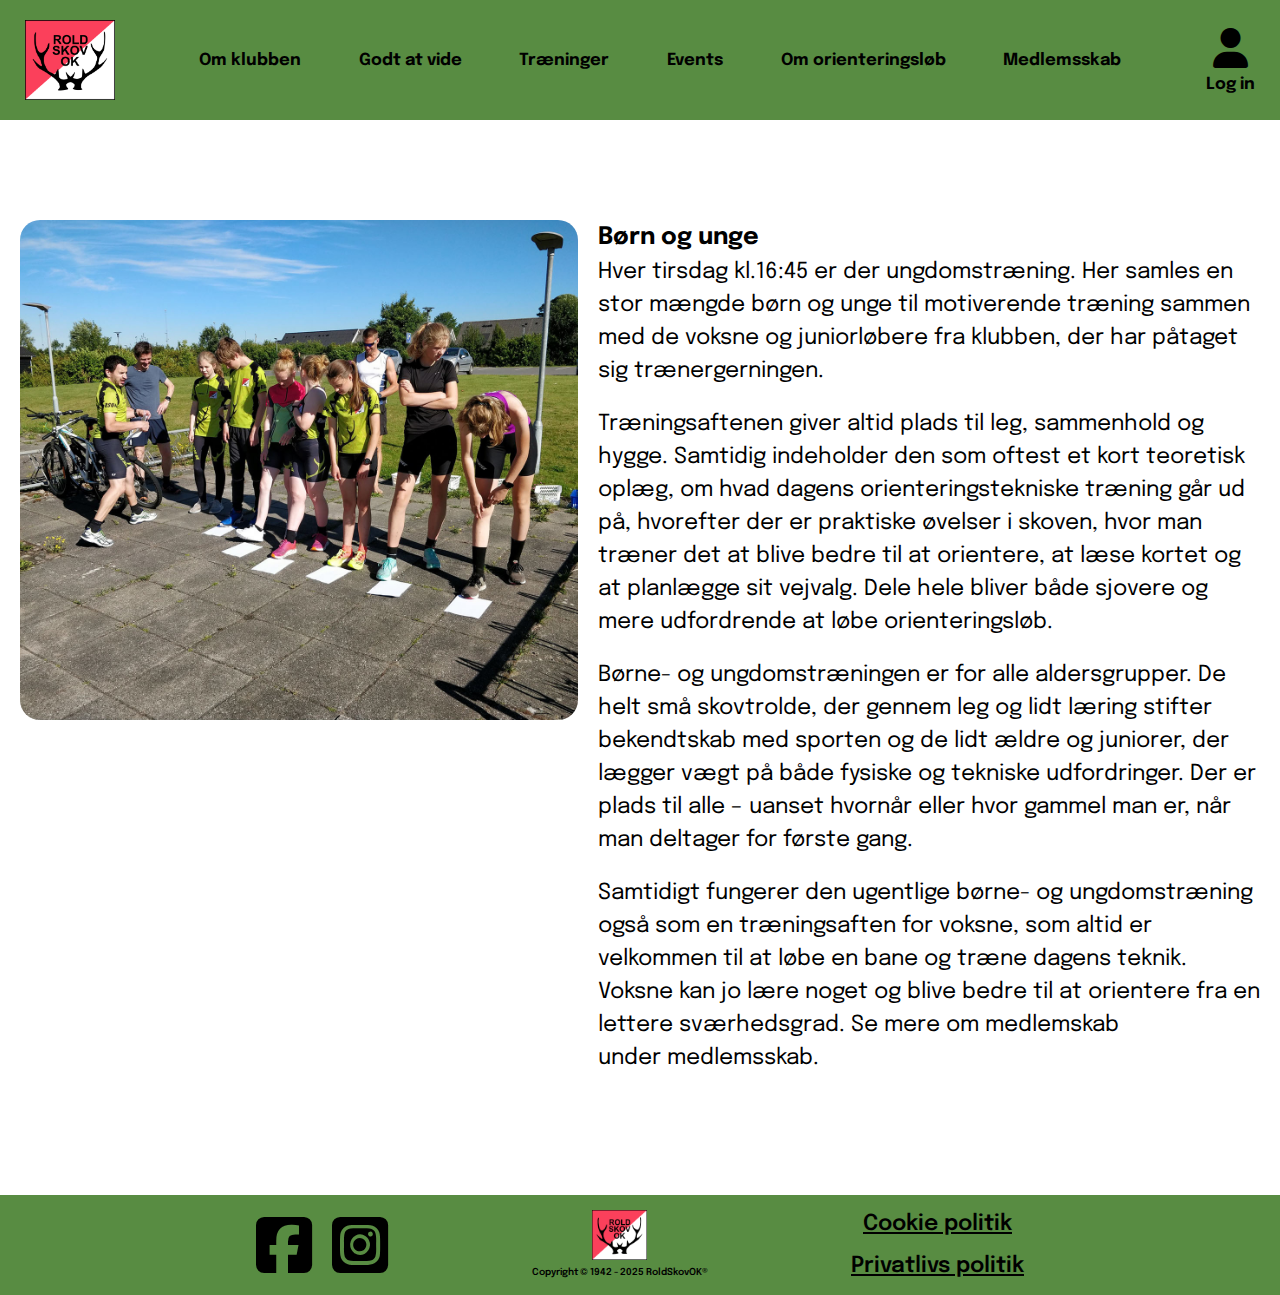
==== commit 8a34b3ab: "merged hjemmeside" ====
--- a/boernOgUnge.html
+++ b/boernOgUnge.html
@@ -12,6 +12,11 @@
       crossorigin="anonymous"
       referrerpolicy="no-referrer"
     />
+    <link
+      rel="icon"
+      href="./assets/images/RoldSkovOK-Logo.png"
+      type="image/icon type"
+    />
     <meta
       name="description"
       content="Børn og unges træninger afholdes hver tirsdag kl 16:45 i Rold skov orienteringsklub."
@@ -22,12 +27,12 @@
       <nav>
         <a href="index.html">
           <img
-            src="./assets/images/RoldSkovOK Logo.png"
+            src="./assets/images/RoldSkovOK-Logo.png"
             alt="Logo af Rold Skov orienteringsklub"
           />
         </a>
 
-        <!-- Taget fra denne Codepen: https://codepen.io/alvarotrigo/pen/yLzaPVJ  og justeret til vores layout-->
+        <!-- Taget inspiration fra denne Codepen: https://codepen.io/alvarotrigo/pen/yLzaPVJ  og justeret til vores layout-->
 
         <div class="hamburger-menu">
           <input id="menu__toggle" type="checkbox" />
@@ -43,8 +48,8 @@
             </li>
             <li><a class="menu__item" href="træninger.html">Træninger</a></li>
             <li>
-              <a class="menu__item" href="omOrienteringsklubben.html"
-                >Om orienteringsklubben</a
+              <a class="menu__item" href="omOrienteringsloeb.html"
+                >Om orienteringsløb</a
               >
             </li>
             <li>
@@ -61,7 +66,7 @@
           <li><a href="træninger.html">Træninger</a></li>
           <li><a href="events.html">Events</a></li>
           <li>
-            <a href="omOrienteringsklubben.html">Om orienteringsklubben</a>
+            <a href="omOrienteringsloeb.html">Om orienteringsløb</a>
           </li>
           <li><a href="medlemsskab.html">Medlemsskab</a></li>
         </ul>
@@ -77,7 +82,7 @@
 
     <section class="gav4Sider">
       <img
-        src="./assets/images/Ungdomshold Rold Skov Orienteringsklub.jpg"
+        src="./assets/images/Ungdomshold-Rold-Skov-Orienteringsklub.jpg"
         alt="Billede af en masse børn og unge der skal til at starte et orienteringsløb"
         title="Start på orienteringsløb med børn og unge"
       />
@@ -130,7 +135,7 @@
 
         <div class="footerLogo">
           <img
-            src="./assets/images/RoldSkovOK Logo.png"
+            src="./assets/images/RoldSkovOK-Logo.png"
             alt="Logo af Rold Skov orienteringsklub"
             title="Rold Skov orienteringsklub's logo"
           />
--- a/assets/css/styles.css
+++ b/assets/css/styles.css
@@ -230,6 +230,42 @@
 /* ____________________________________________________________________________________________________________________________________________________________________ */
 /* Her styles MAIN */
 
+
+
+/* ____________________________________________________________________________________________________________________________________________ */
+/* Børn og unge + RSOK'kerne + Hvad er O-kort + Kort og kompas ---- de 4 undersider*/
+
+.gav4Sider {
+  display: grid;
+  grid-template-columns: 45% 1fr;
+  gap: var(--desktopSmallSpacer);
+  padding-inline: var(--desktopSmallSpacer);
+  margin-block: var(--dekstopLargeSpacer);
+}
+
+.gav4Sider img {
+  width: 100%;
+  height: 500px;
+  object-fit: cover;
+}
+
+.gav4Sider p {
+  font-size: 1.375rem;
+  padding-bottom: var(--desktopSmallSpacer);
+}
+
+.gav4Sider i {
+  font-size: 2rem;
+  padding-bottom: var(--desktopSmallSpacer);
+  color: var(--deepForest);
+}
+
+/* Børn og unge+RSOK'kerne + Hvad er O-kort + Kort og kompas ---- de 4 undersider SLUT */
+/*________________________________________________*/
+
+
+
+
 /* _________________________________________________________________________________________________________________________________________ */
 /* FORSIDE */
 
@@ -548,36 +584,7 @@
 
 
 
-/* ____________________________________________________________________________________________________________________________________________ */
-/* Børn og unge + RSOK'kerne + Hvad er O-kort + Kort og kompas ---- de 4 undersider*/
-
-.gav4Sider {
-  display: grid;
-  grid-template-columns: 45% 1fr;
-  gap: var(--desktopSmallSpacer);
-  padding-inline: var(--desktopSmallSpacer);
-  margin-block: var(--dekstopLargeSpacer);
-}
-
-.gav4Sider img {
-  width: 100%;
-  height: 500px;
-  object-fit: cover;
-}
-
-.gav4Sider p {
-  font-size: 1.375rem;
-  padding-bottom: var(--desktopSmallSpacer);
-}
-
-.gav4Sider i {
-  font-size: 2rem;
-  padding-bottom: var(--desktopSmallSpacer);
-  color: var(--deepForest);
-}
-
-/* Børn og unge+RSOK'kerne + Hvad er O-kort + Kort og kompas ---- de 4 undersider SLUT */
-/*________________________________________________*/
+
 
 
 
@@ -622,7 +629,6 @@
 .wideCards {
   width: 100%;
   align-items: center;
-  padding: var(--dekstopLargeSpacer);
 }
 .wideCard {
   width: 90%;
@@ -954,7 +960,17 @@
     font-weight: var(--fw-semibold);
 }
 
-
+.footerPolitik {
+  display: grid;
+  place-items: center;
+  gap: var(--desktopSmallSpacer);
+}
+
+.footerPolitik a {
+  color: black;
+  font-size: 1.375rem;
+  font-weight: var(--fw-semibold);
+}
 
 
 /* _______________________________________________________________________________________________________________ */
@@ -990,6 +1006,15 @@
 
   nav {
     height: 80px;
+  }
+
+  nav a img {
+    height: 60px;
+    display: block;
+  }
+
+  nav i {
+    font-size: 2rem;
   }
 
 
@@ -1114,6 +1139,13 @@
   nav ul {
     display: none;
   }
+
+  .login {
+    display: none;
+  }
+
+
+
 /* _______________________________________________________________________________________________________________ */
 /* MEDIA QUERRIES */
 
